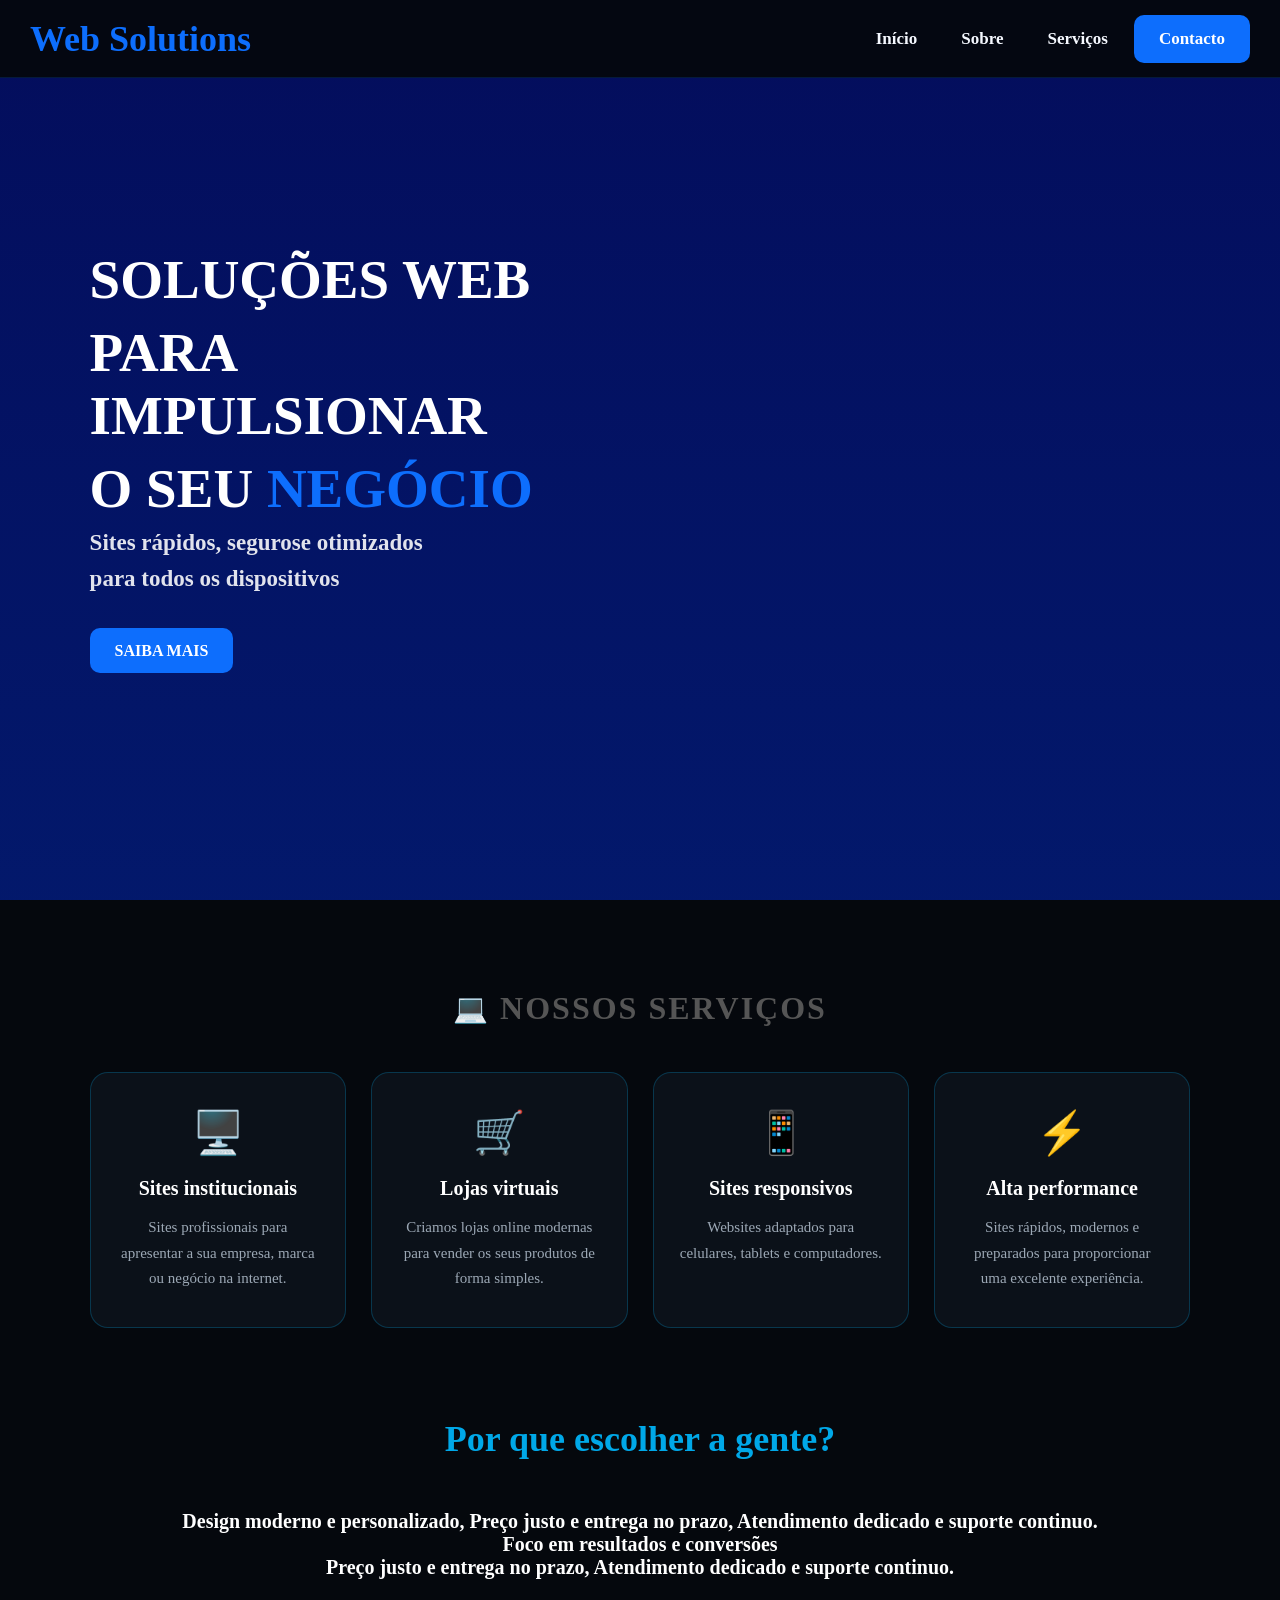
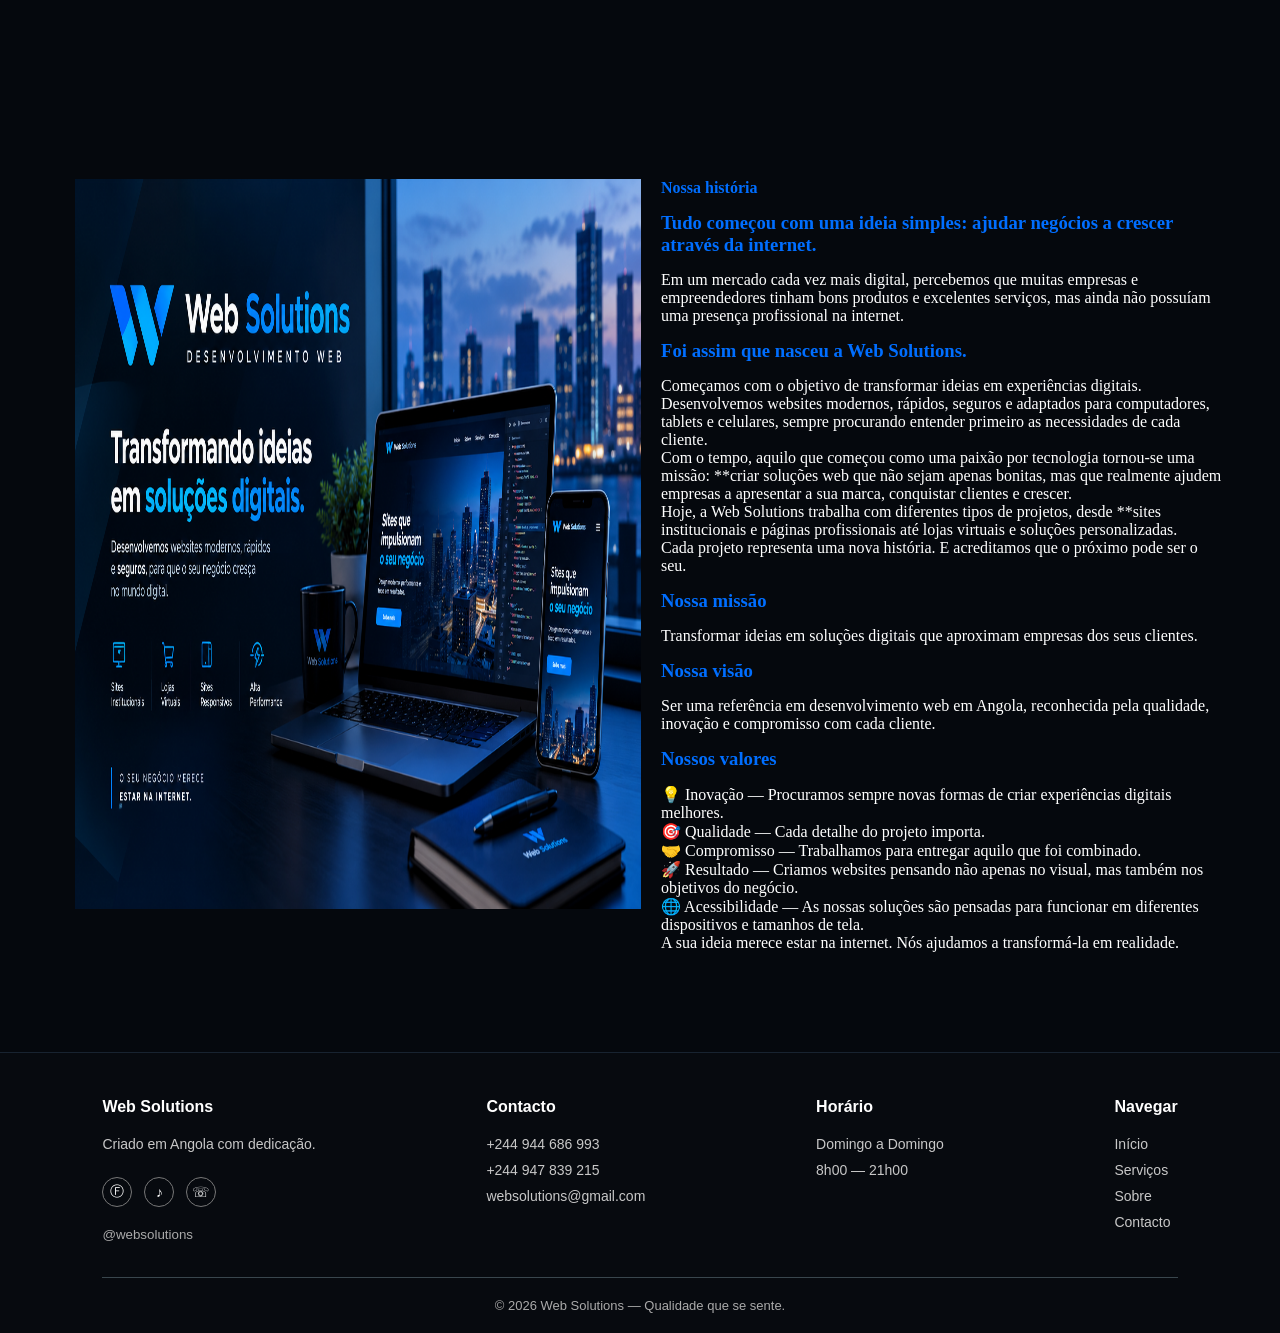
==== index.html @ 4258e21a "Primeiro commit" ====
<!DOCTYPE html>
<html lang="pt-AO">
<head>
    <meta charset="UTF-8">
    <meta name="viewport" content="width=device-width, initial-scale=1.0">
    <meta name="description" content="Web Solutions — criação de websites modernos, responsivos, rápidos e profissionais para empresas e negócios em Angola.">
    <meta name="keywords" content="criação de websites, desenvolvimento web, sites responsivos, lojas virtuais, Angola, Web Solutions">
    <meta name="author" content="Web Solutions">
    <meta name="robots" content="index, follow">
    <meta name="theme-color" content="#05080d">

    <meta property="og:type" content="website">
    <meta property="og:title" content="Web Solutions — Soluções Web">
    <meta property="og:description" content="Websites modernos, rápidos, responsivos e profissionais para empresas e negócios.">
    <meta property="og:locale" content="pt_AO">
    <link rel="stylesheet" href="estilo.css">
    <title>Web Solutions — Desenvolvimento Web em Angola</title>
</head>
<body>
    <header>
        <nav class="navbar">
            <div class="logo">
             <h1>Web Solutions</h1>
            </div>

            <div class="menu">
                <a href="index.html">Início</a>
                <a href="#sobre">Sobre</a>
                <a href="#servicos">Serviços</a>
                <a id="botao" href="contacto.html">Contacto</a>
            </div>

            <button class="menu-toggle" type="button" aria-label="Abrir menu" aria-expanded="false">
                <span></span>
                <span></span>
                <span></span>
            </button>
        </nav>
    </header>

    <div class="hero">
        <div class="hero-conteiner">
        <h3>SOLUÇÕES WEB</h3>
        <h3>PARA IMPULSIONAR</h3>
        <h3>O SEU <span>NEGÓCIO</span></h3>
        <p>Sites rápidos, segurose otimizados</p>
        <p style="margin-bottom: 50px;">para todos os dispositivos</p>
        <a id="botao" href="#">SAIBA MAIS</a>
        </div>
    </div>

    <section class="servicos" id="servicos">
    <div class="titulo-servicos">
        <span>💻</span>
        <h2>NOSSOS SERVIÇOS</h2>
    </div>

    <div class="cards-servicos">

        <div class="card-servico">
            <div class="icone">🖥️</div>
            <h3>Sites institucionais</h3>
            <p>
                Sites profissionais para apresentar a sua empresa,
                marca ou negócio na internet.
            </p>
        </div>

        <div class="card-servico">
            <div class="icone">🛒</div>
            <h3>Lojas virtuais</h3>
            <p>
                Criamos lojas online modernas para vender
                os seus produtos de forma simples.
            </p>
        </div>

        <div class="card-servico">
            <div class="icone">📱</div>
            <h3>Sites responsivos</h3>
            <p>
                Websites adaptados para celulares, tablets
                e computadores.
            </p>
        </div>

        <div class="card-servico">
            <div class="icone">⚡</div>
            <h3>Alta performance</h3>
            <p>
                Sites rápidos, modernos e preparados para
                proporcionar uma excelente experiência.
            </p>
        </div>

    </div>
</section>

<div class="topo">
    <h3>Por que escolher a gente?</h3>
    <p>Design moderno e personalizado, Preço justo e entrega no prazo, Atendimento dedicado e suporte continuo.</p>
    <p> Foco em resultados e conversões</p>
    <p style="margin-bottom: 200px;">Preço justo e entrega no prazo, Atendimento dedicado e suporte continuo.</p>
</div>

<div class="historia">
    <div class="imagem">
        <img src="web.png" alt="">
    </div>
    <div class="hist">
   <a id="sobre" style="text-decoration: none;color: #006eff;font-weight: bold;margin-top: 15px;margin-bottom: 15px;" href="#sobre">Nossa história</a>

  <h3>Tudo começou com uma ideia simples: ajudar negócios a crescer através da internet.</h3>
  <p>Em um mercado cada vez mais digital, percebemos que muitas empresas e empreendedores tinham bons produtos e excelentes serviços, mas ainda não possuíam uma presença profissional na internet.</p>
  <h3>Foi assim que nasceu a Web Solutions.</h3>

<p>Começamos com o objetivo de transformar ideias em experiências digitais. Desenvolvemos websites modernos, rápidos, seguros e adaptados para computadores, tablets e celulares, sempre procurando entender primeiro as necessidades de cada cliente.</p>

<p>Com o tempo, aquilo que começou como uma paixão por tecnologia tornou-se uma missão: **criar soluções web que não sejam apenas bonitas, mas que realmente ajudem empresas a apresentar a sua marca, conquistar clientes e crescer.</p>

<p>Hoje, a Web Solutions trabalha com diferentes tipos de projetos, desde **sites institucionais e páginas profissionais até lojas virtuais e soluções personalizadas.</p>

<p>Cada projeto representa uma nova história. E acreditamos que o próximo pode ser o seu.</p>

   <h3>Nossa missão</h3>

  <p>Transformar ideias em soluções digitais que aproximam empresas dos seus clientes.</p>

    <h3>Nossa visão</h3>

   <p>Ser uma referência em desenvolvimento web em Angola, reconhecida pela qualidade, inovação e compromisso com cada cliente.<p>

    <h3>Nossos valores</h3>

   <p>💡 Inovação — Procuramos sempre novas formas de criar experiências digitais melhores.</p>

  <p>🎯 Qualidade — Cada detalhe do projeto importa.</p>

  <p>🤝 Compromisso — Trabalhamos para entregar aquilo que foi combinado.</p>

  <p>🚀 Resultado — Criamos websites pensando não apenas no visual, mas também nos objetivos do negócio.</p>

  <p>🌐 Acessibilidade — As nossas soluções são pensadas para funcionar em diferentes dispositivos e tamanhos de tela.</p>

 <p> A sua ideia merece estar na internet. Nós ajudamos a transformá-la em realidade.</p>

</div>
</div>


<footer class="footer">
    <div class="footer-container">

        <div class="footer-col">
            <h3>Web Solutions</h3>
            <p>Criado em Angola com dedicação.</p>

            <div class="social">
                <a href="#">Ⓕ</a>
                <a href="#">♪</a>
                <a href="#">☏</a>
            </div>

            <small>@websolutions</small>
        </div>


        <div class="footer-col">
            <h3>Contacto</h3>
            <p>+244 944 686 993</p>
            <p>+244 947 839 215</p>
            <p>websolutions@gmail.com</p>
        </div>


        <div class="footer-col">
            <h3>Horário</h3>
            <p>Domingo a Domingo</p>
            <p>8h00 — 21h00</p>
        </div>


        <div class="footer-col">
            <h3>Navegar</h3>
            <a href="index.html">Início</a>
            <a href="#servicos">Serviços</a>
            <a href="#">Sobre</a>
            <a href="contacto.html">Contacto</a>
        </div>

    </div>


    <div class="copyright">
        © 2026 Web Solutions — Qualidade que se sente.
    </div>
    </footer>


<script>
document.addEventListener("DOMContentLoaded", function () {
    const toggle = document.querySelector(".menu-toggle");
    const menu = document.querySelector(".menu");

    if (toggle && menu) {
        toggle.addEventListener("click", function () {
            const aberto = menu.classList.toggle("ativo");
            toggle.classList.toggle("ativo", aberto);
            toggle.setAttribute("aria-expanded", aberto ? "true" : "false");
            toggle.setAttribute("aria-label", aberto ? "Fechar menu" : "Abrir menu");
        });

        menu.querySelectorAll("a").forEach(function (link) {
            link.addEventListener("click", function () {
                menu.classList.remove("ativo");
                toggle.classList.remove("ativo");
                toggle.setAttribute("aria-expanded", "false");
                toggle.setAttribute("aria-label", "Abrir menu");
            });
        });
    }
});

function enviarWhatsApp() {
    const nome = document.getElementById("nome")?.value.trim();
    const telefone = document.getElementById("telefone")?.value.trim();
    const cidade = document.getElementById("cidade")?.value.trim();
    const servico = document.getElementById("servico")?.value;
    const pedido = document.getElementById("pedido")?.value.trim();
    const pessoas = document.getElementById("pessoas")?.value.trim();
    const obs = document.getElementById("obs")?.value.trim();

    if (!nome || !telefone) {
        alert("Preencha o seu nome e o WhatsApp antes de enviar.");
        return;
    }

    const mensagem =
        "Olá, Web Solutions!%0A%0A" +
        "*Detalhes do pedido*%0A" +
        "Nome: " + encodeURIComponent(nome) + "%0A" +
        "WhatsApp: " + encodeURIComponent(telefone) + "%0A" +
        "Cidade/Bairro: " + encodeURIComponent(cidade || "Não informado") + "%0A" +
        "Serviço: " + encodeURIComponent(servico || "Não informado") + "%0A" +
        "O que deseja: " + encodeURIComponent(pedido || "Não informado") + "%0A" +
        "Número de pessoas: " + encodeURIComponent(pessoas || "Não informado") + "%0A" +
        "Observações: " + encodeURIComponent(obs || "Nenhuma");

    window.open("https://wa.me/244944686993?text=" + mensagem, "_blank");
}
</script>

</body>
</html>
---- estilo.css ----
*{
    margin: 0;
    padding: 0;
}

body{
    background: #05080d;
}

header{
    position: fixed;
    top: 0;
    left: 0;
    z-index: 1000;
    width: 100%;
    height: 78px;
    background: rgba(5, 8, 13, 0.94);
    backdrop-filter: blur(12px);
    border-bottom: 1px solid rgba(13, 110, 253, 0.18);
    box-sizing: border-box;
}

.navbar{
    width: 100%;
    max-width: 1400px;
    height: 78px;
    margin: 0 auto;
    padding: 0 30px;
    display: flex;
    align-items: center;
    justify-content: space-between;
    box-sizing: border-box;
}

.logo h1{
    margin: 0;
    color: #0d6efd;
    font-size: 36px;
    font-weight: 700;
    white-space: nowrap;
}

.menu{
    display: flex;
    align-items: center;
    justify-content: flex-end;
    gap: 8px;
}

.menu a{
    display: inline-flex;
    align-items: center;
    justify-content: center;
    text-align: center;
    text-decoration: none;
    font-size: 17px;
    font-weight: 600;
    padding: 13px 18px;
    margin: 0;
    color: #f5f8ff;
    border-radius: 10px;
    transition: .25s ease;
}

.menu a:hover{
    color: #ffffff;
    background: rgba(13, 110, 253, 0.15);
}

#botao{
    text-decoration: none;
    color: white;
    background: #0d6efd;
    font-weight: bold;
    padding: 14px 25px;
    border-radius: 10px;
    transition: .3s;
}

#botao:hover{
    transform: translateY(-2px);
    background-color: #006eff;
    box-shadow: 0 8px 20px rgba(13, 110, 253, .25);
}

.menu-toggle{
    display: none;
    width: 44px;
    height: 44px;
    padding: 8px;
    border: 1px solid rgba(255,255,255,.18);
    border-radius: 10px;
    background: rgba(255,255,255,.06);
    cursor: pointer;
}

.menu-toggle span{
    display: block;
    width: 25px;
    height: 3px;
    margin: 5px auto;
    border-radius: 5px;
    background: #ffffff;
    transition: .25s ease;
}

.menu-toggle.ativo span:nth-child(1){
    transform: translateY(8px) rotate(45deg);
}

.menu-toggle.ativo span:nth-child(2){
    opacity: 0;
}

.menu-toggle.ativo span:nth-child(3){
    transform: translateY(-8px) rotate(-45deg);
}

.hero{
    min-height: 100vh;
    padding-top: 78px;
    box-sizing: border-box;
   background:
    linear-gradient(rgba(2, 17, 157, 0.55), rgba(1, 38, 186, 0.545)),
    url("")
    center/cover;
    background-size: cover;
    background-position: center;
    display: flex;
    color: white;
}

.hero-conteiner{
    max-width: 700px;
    color: white;
    margin-top: 0;
    margin-left: 0;
    padding: 170px 7% 80px;
    box-sizing: border-box;
}

.hero-conteiner h3{
    font-size:55px;
    font-weight: bold;
    margin-bottom: 10px;
}

.hero-conteiner h3 span{
    color: #0d6efd;
}

.hero-conteiner p{
    margin-bottom: 10px;
    color: rgba(255, 255, 255, 0.882);
    font-size: 23px;
    font-weight: bold;

}

.servicos {
    padding: 90px 7%;
    background: #05080d;
    color: white;
}

.titulo-servicos {
    display: flex;
    align-items: center;
    justify-content: center;
    gap: 12px;
    margin-bottom: 45px;
}

.titulo-servicos span {
    font-size: 28px;
}

.titulo-servicos h2 {
    font-size: 32px;
    letter-spacing: 2px;
}

.cards-servicos {
    display: grid;
    grid-template-columns: repeat(4, 1fr);
    gap: 25px;
}

.card-servico {
    padding: 35px 25px;
    background: #0b1119;
    border: 1px solid rgba(0, 168, 232, 0.25);
    border-radius: 18px;
    text-align: center;
    transition: 0.3s ease;
}

.card-servico:hover {
    transform: translateY(-8px);
    border-color: #00a8e8;
    box-shadow: 0 10px 35px rgba(0, 168, 232, 0.15);
}

.icone {
    font-size: 42px;
    margin-bottom: 20px;
}

.card-servico h3 {
    font-size: 20px;
    margin-bottom: 15px;
}

.card-servico p {
    color: #9ca8b5;
    line-height: 1.7;
    font-size: 15px;
}

.historia{
    width: 90%;
    display: grid;
    grid-template-columns: repeat(2,1fr);
    gap: 20px;
    color: white;
    margin-bottom: 100px;
    margin-left: 75px;
}

.imagem img{
    width: 100%;
    height: 730px;
}

.hist h3{
    color: #006eff;
    font-weight: bold;
    margin-bottom: 15px;
    margin-top: 15px;
}

/* Tablet */
@media (max-width: 1000px) {
    .cards-servicos {
        grid-template-columns: repeat(2, 1fr);
    }
}

/* Celular */
@media (max-width: 600px) {
    .cards-servicos {
        grid-template-columns: 1fr;
    }

    .titulo-servicos h2 {
        font-size: 24px;
    }
}

.topo{
    text-align: center;
    font-weight: bold;
}

.topo h3{
    color: #00a8e8;
    font-size: 36px;
    margin-bottom: 50px;
}

.topo p{
    color: white;
    font-size: 20px;
}

.form-container{
    max-width:850px;
    margin:auto;
    background:white;
    padding:35px;
    border-radius:20px;
    box-shadow:0 5px 25px #ddd;

}


/* Títulos */

.title{
    display:flex;
    align-items:center;
    gap:15px;
    margin-bottom:30px;
}


.number{

    width:35px;
    height:35px;
    background: #006eff;
    color:white;
    border-radius:50%;
    display:flex;
    justify-content:center;
    align-items:center;

}


h2{

    font-size:22px;
    color:#555;

}


/* Form */

.form-grid{
    margin-top: 5%;
    display:grid;
    grid-template-columns:1fr 1fr;
    gap:25px;

}


.input-box{

    display:flex;
    flex-direction:column;

}


label{

    font-size:13px;
    color:black;
    margin-bottom:8px;

}


input, select, textarea{

    padding:15px;
    border:none;
    background:rgba(255, 255, 0, 0.075);
    border-radius:25px;
    outline:none;
    font-size:14px;

}


textarea{

    border-radius:15px;
    height:100px;
    resize:none;

}


.full{

    grid-column:1/3;

}


/* Pagamento */

.payment{

    margin-top:40px;

}


.payment-box{

    border:2px solid #54c7b0;
    padding:20px;
    border-radius:15px;
    display:flex;
    align-items:center;
    gap:15px;
}


.whatsapp{
    width:45px;
    height:45px;
    background:#32c56d;
    color:white;
    border-radius:50%;
    display:flex;
    justify-content:center;
    align-items:center;
    font-size:25px;
}


button{
    width:100%;
    margin-top:25px;
    padding:16px;
    border:none;
    border-radius:30px;
    background:#2bb673;
    color:white;
    font-size:16px;
    cursor:pointer;
    margin-left: 0;
}



@media(max-width:700px){

.form-grid{

grid-template-columns:1fr;

}


.full{

grid-column:auto;

}

}

.footer{
   background: #222;
    color:white;
    padding:45px 8% 20px;
    font-family:Arial, sans-serif;
}


.footer-container{
    display:flex;
    justify-content:space-between;
    gap:30px;
    flex-wrap:wrap;
}


.footer-col{
    display:flex;
    flex-direction:column;
}


.footer-col h3{
    font-size:16px;
    margin-bottom:15px;
}


.footer-col p{
    margin:5px 0;
    color:#c8c8c8;
    font-size:14px;
}


.footer-col a{
    text-decoration:none;
    color:#c8c8c8;
    margin:5px 0;
    font-size:14px;
}


.social{
    display:flex;
    gap:12px;
    margin:15px 0;
}


.social a{
    width:28px;
    height:28px;
    border:1px solid #777;
    border-radius:50%;
    display:flex;
    align-items:center;
    justify-content:center;
    color:white;
}


.footer small{
    color:#aaa;
}


.copyright{
    border-top:1px solid #39464d;
    text-align:center;
    margin-top:35px;
    padding-top:20px;
    color:#aaa;
    font-size:13px;
}


/* Responsivo */
@media(max-width:700px){

.footer-container{
    flex-direction:column;
}

}

/* Animação de entrada */
.animar {
    opacity: 0;
    transform: translateY(50px);
    transition: opacity .8s ease, transform .8s ease;
}
.animar.mostrar {
    opacity: 1;
    transform: translateY(0);
}

/* Responsivo */
@media(max-width:700px){

.footer-container{
    flex-direction:column;
}

}

/* ================================
   CONTACTO — PALETA ESCURA
================================ */
.contact-page{
    min-height: calc(100vh - 78px);
    padding: 112px 20px 80px;
    box-sizing: border-box;
    background:
        radial-gradient(circle at top right, rgba(13,110,253,.07), transparent 32%),
        #05080d;
}

.form-container{
    color: #dbe4ef;
    background: #0b1119;
    border: 1px solid #1c2a3a;
    box-shadow: 0 16px 40px rgba(0, 0, 0, .30);
    margin-bottom: 0;
}

.form-container h2{
    color: #e5edf7;
}

.input-box label{
    color: #aebdcd;
    font-weight: 600;
}

input, select, textarea{
    color: #dce6f2;
    background: #101923;
    border: 1px solid #243447;
    border-radius: 12px;
    transition: .2s ease;
}

input::placeholder, textarea::placeholder{
    color: #718096;
}

input:focus, select:focus, textarea:focus{
    border-color: #356da8;
    box-shadow: 0 0 0 2px rgba(13, 110, 253, .10);
    background: #121d28;
}

.payment-box{
    border: 1px solid #28563f;
    background: #0d1b15;
    color: #b9d5c5;
}

button{
    background: #0d6efd;
    font-weight: 700;
    box-shadow: 0 7px 18px rgba(13, 110, 253, .14);
}

button:hover{
    transform: translateY(-2px);
    background: #095dcc;
}

.footer{
    margin-top: 0;
    background: #070a0f;
    border-top: 1px solid #182330;
}

/* ================================
   TABLETS
================================ */
@media (max-width: 1000px){
    .navbar{
        padding: 0 22px;
    }

    .logo h1{
        font-size: 30px;
    }

    .menu a{
        font-size: 15px;
        padding: 11px 13px;
    }

    .hero-conteiner{
        max-width: 650px;
        padding-left: 6%;
        padding-right: 6%;
    }

    .hero-conteiner h3{
        font-size: 34px;
    }

    .form-container{
        width: calc(100% - 40px);
        box-sizing: border-box;
    }
}

/* ================================
   TELEFONES
================================ */
@media (max-width: 700px){
    header,
    .navbar{
        height: 70px;
    }

    .navbar{
        padding: 0 16px;
    }

    .logo h1{
        font-size: 25px;
    }

    .menu-toggle{
        display: block;
    }

    .menu{
        position: absolute;
        top: 70px;
        left: 0;
        width: 100%;
        padding: 12px 16px 18px;
        display: flex;
        flex-direction: column;
        align-items: stretch;
        gap: 5px;
        background: rgba(5, 8, 13, .98);
        border-top: 1px solid rgba(255,255,255,.08);
        box-shadow: 0 15px 30px rgba(0,0,0,.25);
        box-sizing: border-box;

        opacity: 0;
        visibility: hidden;
        transform: translateY(-10px);
        transition: .25s ease;
    }

    .menu.ativo{
        opacity: 1;
        visibility: visible;
        transform: translateY(0);
    }

    .menu a,
    #botao{
        width: 100%;
        box-sizing: border-box;
        margin: 0;
        padding: 13px 16px;
        border-radius: 10px;
    }

    .hero{
        min-height: 100vh;
        padding-top: 70px;
    }

    .hero-conteiner{
        width: 100%;
        max-width: none;
        padding: 120px 7% 60px;
    }

    .hero-conteiner h3{
        font-size: clamp(27px, 8vw, 35px);
        line-height: 1.15;
    }

    .hero-conteiner p{
        font-size: 15px;
    }

    .servicos{
        padding: 70px 6%;
    }

    .titulo-servicos h2{
        font-size: 23px;
        text-align: center;
    }

    .form-container{
        width: calc(100% - 24px);
        padding: 22px 17px;
        margin-top: 24px;
        border-radius: 16px;
    }

    .form-grid{
        grid-template-columns: 1fr;
        gap: 18px;
    }

    .full{
        grid-column: auto;
    }

    .title{
        gap: 10px;
    }

    .title h2{
        font-size: 19px;
    }

    .topo{
        padding: 0 7%;
    }

    .topo h3{
        font-size: 28px;
    }

    .topo p{
        font-size: 16px;
        line-height: 1.6;
    }

    .footer{
        padding: 40px 7% 20px;
    }
}

/* Small phones */
@media (max-width: 380px){
    .logo h1{
        font-size: 22px;
    }

    .hero-conteiner{
        padding-top: 100px;
    }

    .form-container{
        width: calc(100% - 16px);
        padding: 18px 13px;
    }
}

.contact-page{
    min-height: 100vh;
    padding: 115px 20px 45px;
    box-sizing: border-box;
    background:
        radial-gradient(circle at top right, rgba(13,110,253,.12), transparent 35%),
        #05080d;
}

/* Espaçamento entre formulário e rodapé */
.contact-page .form-container{
    margin-bottom: 0;
}

@media (min-width: 701px){
    .contact-page{
        padding-bottom: 90px;
    }
}

@media (max-width: 700px){
    .contact-page{
        padding: 95px 12px 55px;
        min-height: auto;
    }

    .contact-page .form-container{
        margin-bottom: 0;
    }
}
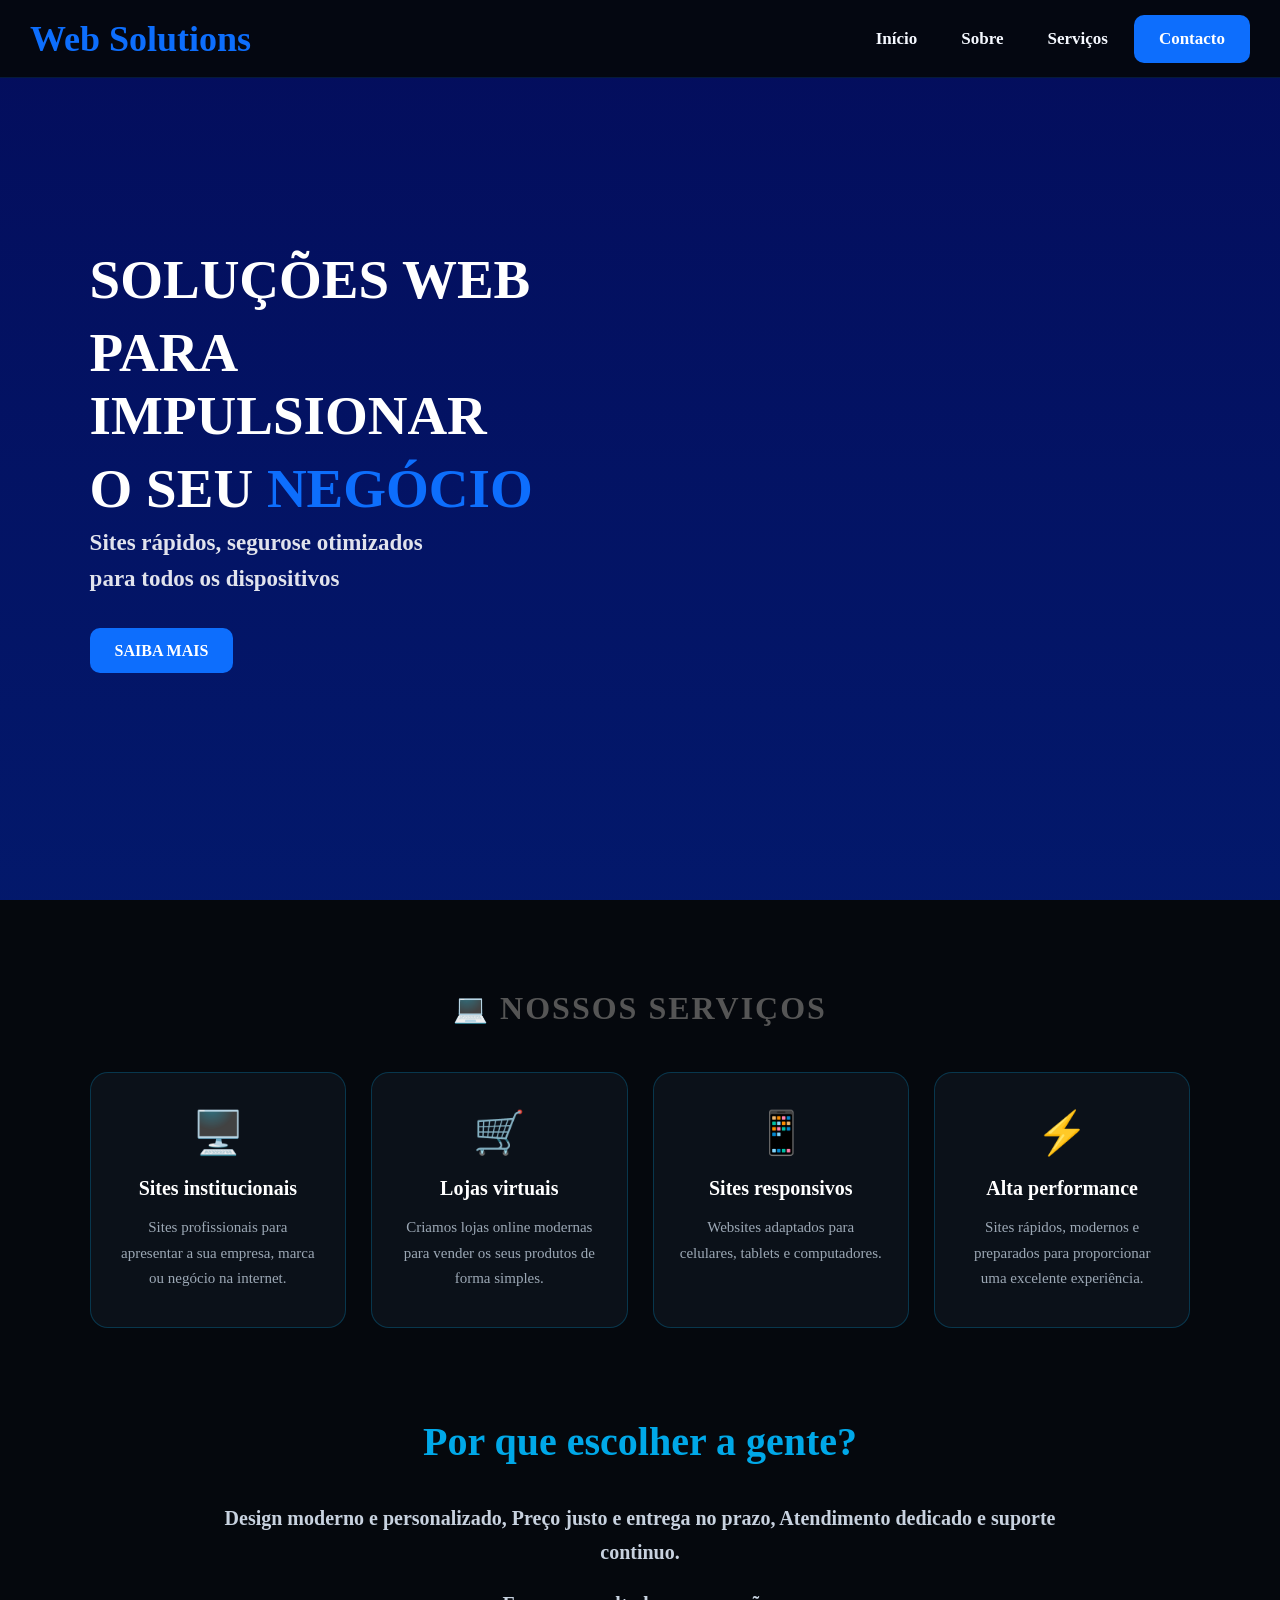
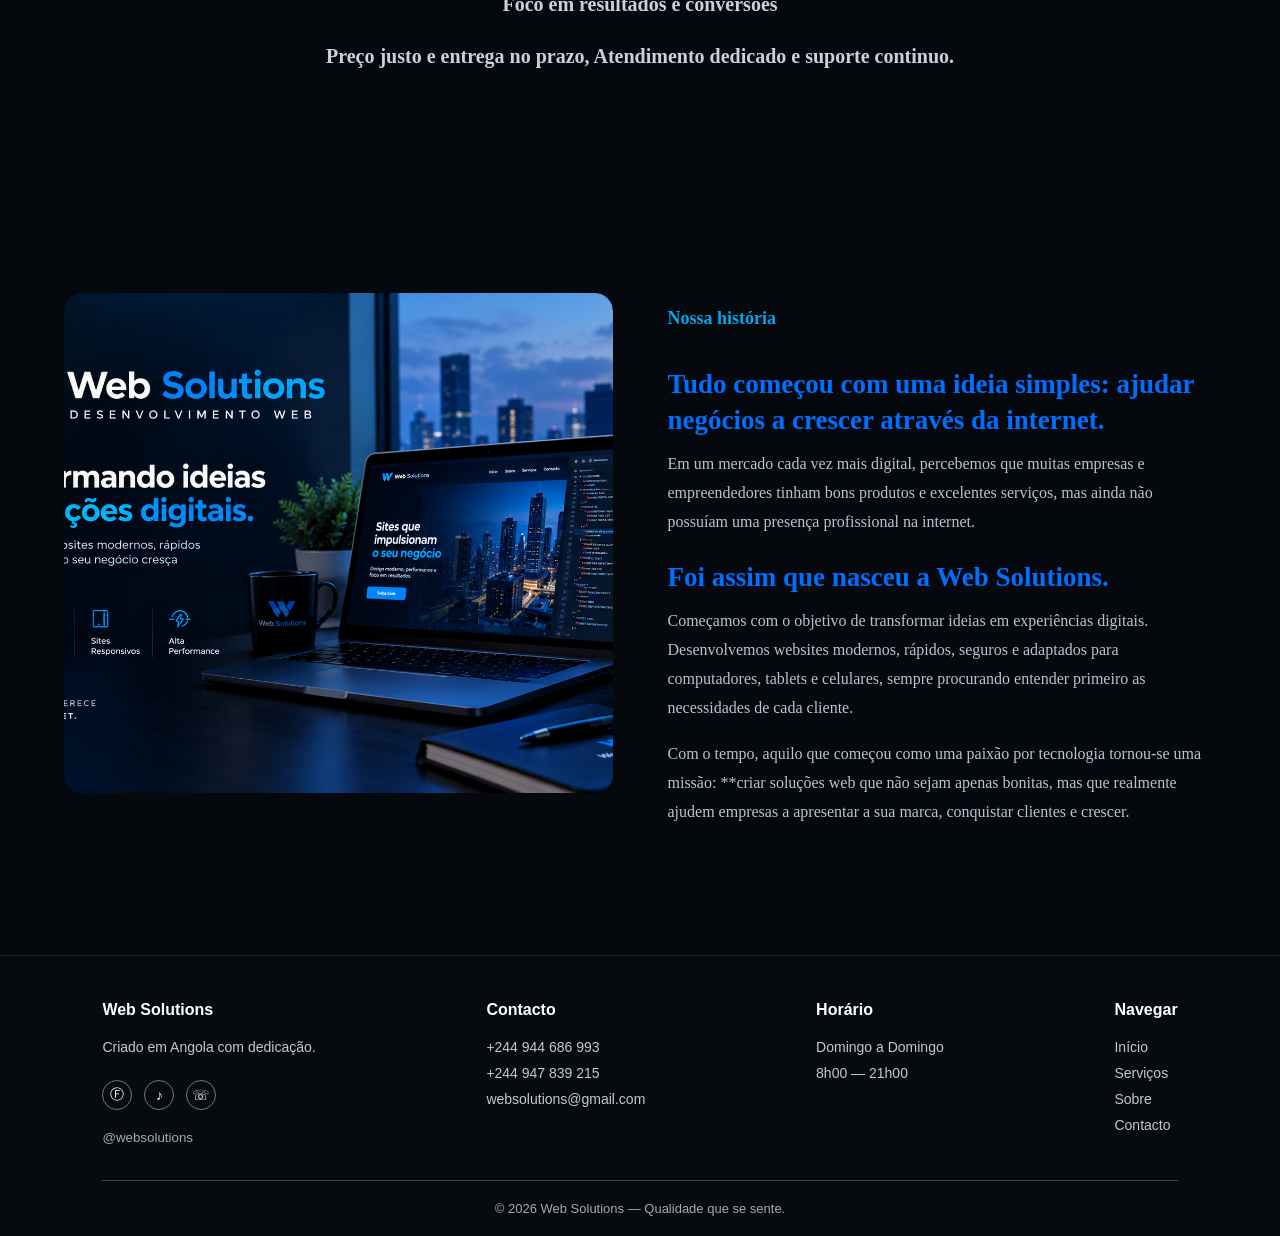
==== commit 856e9649: "alterei o index" ====
--- a/index.html
+++ b/index.html
@@ -118,32 +118,6 @@
 
 <p>Com o tempo, aquilo que começou como uma paixão por tecnologia tornou-se uma missão: **criar soluções web que não sejam apenas bonitas, mas que realmente ajudem empresas a apresentar a sua marca, conquistar clientes e crescer.</p>
 
-<p>Hoje, a Web Solutions trabalha com diferentes tipos de projetos, desde **sites institucionais e páginas profissionais até lojas virtuais e soluções personalizadas.</p>
-
-<p>Cada projeto representa uma nova história. E acreditamos que o próximo pode ser o seu.</p>
-
-   <h3>Nossa missão</h3>
-
-  <p>Transformar ideias em soluções digitais que aproximam empresas dos seus clientes.</p>
-
-    <h3>Nossa visão</h3>
-
-   <p>Ser uma referência em desenvolvimento web em Angola, reconhecida pela qualidade, inovação e compromisso com cada cliente.<p>
-
-    <h3>Nossos valores</h3>
-
-   <p>💡 Inovação — Procuramos sempre novas formas de criar experiências digitais melhores.</p>
-
-  <p>🎯 Qualidade — Cada detalhe do projeto importa.</p>
-
-  <p>🤝 Compromisso — Trabalhamos para entregar aquilo que foi combinado.</p>
-
-  <p>🚀 Resultado — Criamos websites pensando não apenas no visual, mas também nos objetivos do negócio.</p>
-
-  <p>🌐 Acessibilidade — As nossas soluções são pensadas para funcionar em diferentes dispositivos e tamanhos de tela.</p>
-
- <p> A sua ideia merece estar na internet. Nós ajudamos a transformá-la em realidade.</p>
-
 </div>
 </div>
 
--- a/estilo.css
+++ b/estilo.css
@@ -272,6 +272,265 @@
     color: white;
     font-size: 20px;
 }
+
+css
+/* =========================================
+   BLOCO "POR QUE ESCOLHER A GENTE"
+========================================= */
+
+.topo {
+    width: min(100% - 40px, 1100px);
+    margin: 0 auto;
+    padding: 90px 20px 100px;
+    box-sizing: border-box;
+    text-align: center;
+    color: white;
+}
+
+.topo h3 {
+    margin: 0 0 35px;
+    color: #00a8e8;
+    font-size: clamp(28px, 4vw, 40px);
+    line-height: 1.2;
+    font-weight: 700;
+}
+
+.topo p {
+    max-width: 900px;
+    margin: 0 auto 18px;
+    color: #c8d2df;
+    font-size: clamp(16px, 2vw, 20px);
+    line-height: 1.7;
+}
+
+
+/* =========================================
+   HISTÓRIA
+========================================= */
+
+.historia {
+    width: min(90%, 1250px);
+    margin: 0 auto;
+    padding: 20px 0 110px;
+
+    display: grid;
+    grid-template-columns: minmax(0, 1fr) minmax(0, 1fr);
+    align-items: start;
+    gap: 55px;
+
+    color: white;
+    box-sizing: border-box;
+}
+
+
+/* Imagem da história */
+
+.imagem {
+    width: 100%;
+    overflow: hidden;
+    border-radius: 18px;
+}
+
+.imagem img {
+    display: block;
+    width: 100%;
+    height: 100%;
+    min-height: 500px;
+    max-height: 700px;
+    object-fit: cover;
+    border-radius: 18px;
+}
+
+
+/* Conteúdo da história */
+
+.hist {
+    width: 100%;
+    box-sizing: border-box;
+}
+
+.hist a {
+    display: inline-block;
+    margin: 0 0 18px;
+    color: #00a8e8 !important;
+    font-size: 18px;
+    font-weight: 700;
+    text-decoration: none;
+}
+
+.hist h3 {
+    margin: 22px 0 12px;
+    color: #006eff;
+    font-size: clamp(20px, 2.2vw, 27px);
+    line-height: 1.35;
+    font-weight: 700;
+}
+
+.hist p {
+    margin: 0 0 18px;
+    color: #b9c4d1;
+    font-size: 16px;
+    line-height: 1.8;
+}
+
+
+/* =========================================
+   TABLETS
+========================================= */
+
+@media (max-width: 1000px) {
+
+    .topo {
+        width: 90%;
+        padding: 75px 10px 80px;
+    }
+
+    .topo h3 {
+        font-size: 32px;
+        margin-bottom: 28px;
+    }
+
+    .topo p {
+        font-size: 17px;
+        line-height: 1.7;
+    }
+
+
+    .historia {
+        width: 90%;
+        grid-template-columns: 1fr 1fr;
+        gap: 30px;
+        padding-bottom: 80px;
+    }
+
+    .imagem img {
+        min-height: 420px;
+        max-height: 600px;
+    }
+
+    .hist h3 {
+        font-size: 22px;
+    }
+
+    .hist p {
+        font-size: 15px;
+        line-height: 1.7;
+    }
+}
+
+
+/* =========================================
+   CELULARES
+========================================= */
+
+@media (max-width: 700px) {
+
+    .topo {
+        width: 100%;
+        padding: 65px 7% 60px;
+    }
+
+    .topo h3 {
+        font-size: 27px;
+        line-height: 1.25;
+        margin-bottom: 25px;
+    }
+
+    .topo p {
+        font-size: 15px;
+        line-height: 1.7;
+        margin-bottom: 15px;
+    }
+
+
+    .historia {
+        width: 100%;
+        padding: 20px 7% 70px;
+
+        display: flex;
+        flex-direction: column;
+
+        gap: 35px;
+        box-sizing: border-box;
+    }
+
+
+    .imagem {
+        width: 100%;
+        border-radius: 15px;
+    }
+
+    .imagem img {
+        width: 100%;
+        height: auto;
+        min-height: 0;
+        max-height: 450px;
+        aspect-ratio: 16 / 10;
+        object-fit: cover;
+        border-radius: 15px;
+    }
+
+
+    .hist {
+        width: 100%;
+    }
+
+    .hist a {
+        font-size: 17px;
+        margin-bottom: 15px;
+    }
+
+    .hist h3 {
+        font-size: 21px;
+        line-height: 1.4;
+        margin: 22px 0 12px;
+    }
+
+    .hist p {
+        font-size: 15px;
+        line-height: 1.75;
+        margin-bottom: 17px;
+    }
+}
+
+
+/* =========================================
+   CELULARES PEQUENOS
+========================================= */
+
+@media (max-width: 380px) {
+
+    .topo {
+        padding-left: 6%;
+        padding-right: 6%;
+    }
+
+    .topo h3 {
+        font-size: 24px;
+    }
+
+    .topo p {
+        font-size: 14px;
+    }
+
+    .historia {
+        padding-left: 6%;
+        padding-right: 6%;
+    }
+
+    .hist h3 {
+        font-size: 19px;
+    }
+
+    .hist p {
+        font-size: 14px;
+    }
+
+    .imagem img {
+        max-height: 350px; 
+   }
+}
+
 
 .form-container{
     max-width:850px;
